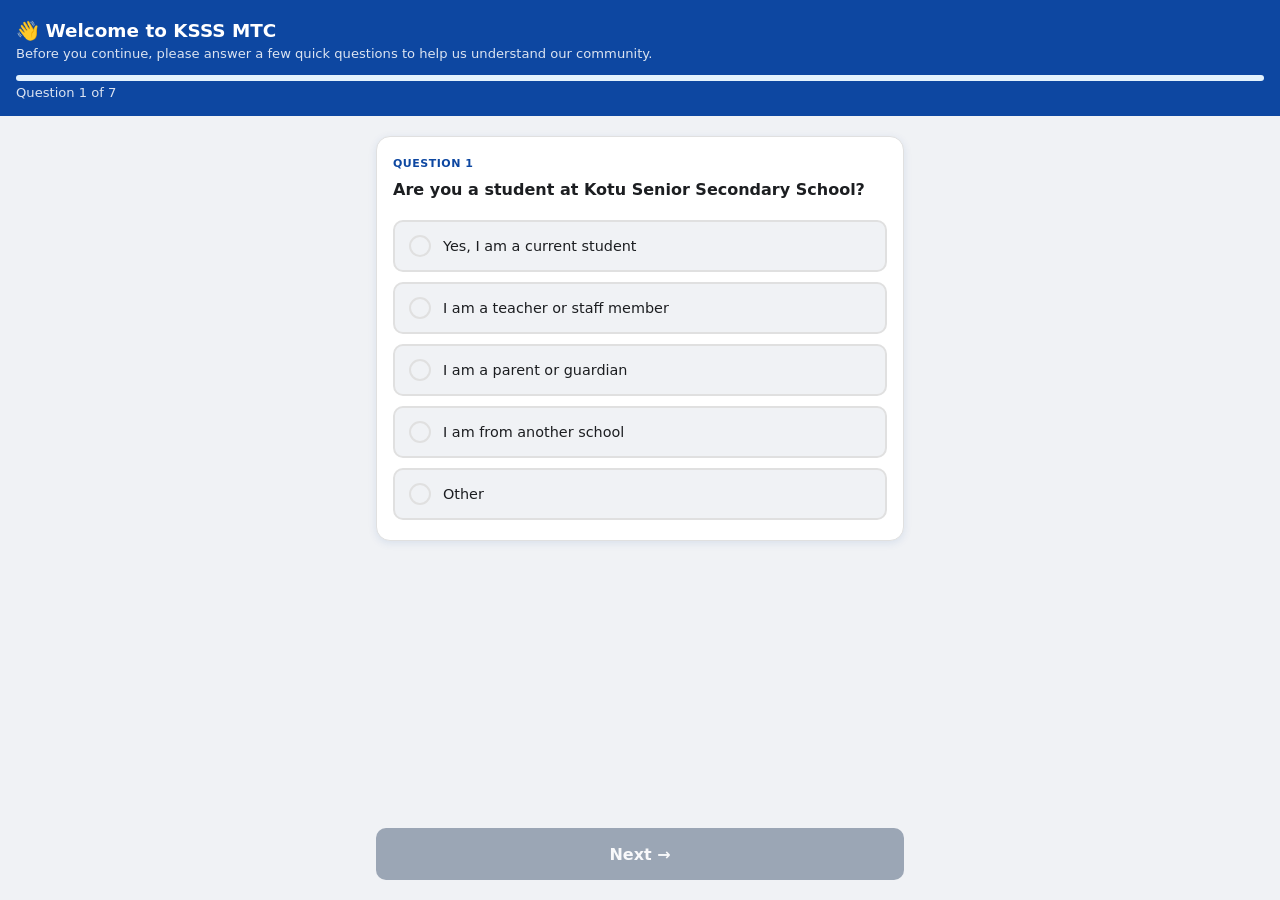
==== survey.html @ b411ce99 "Fix file structure and update netlify settings" ====
<!DOCTYPE html>
<html lang="en">
<head>
  <meta charset="UTF-8">
  <meta name="viewport" content="width=device-width, initial-scale=1.0, maximum-scale=1.0">
  <title>Welcome — KSSS Maths & Tech Club</title>
  <link rel="icon" type="image/png" href="static/images/Kotu-sss_logo.png">
  <script>
    (function() {
      const key = "ksss-user-theme";
      const saved = localStorage.getItem(key);
      const prefersDark = window.matchMedia("(prefers-color-scheme: dark)").matches;
      const theme = saved || (prefersDark ? "dark" : "light");
      document.documentElement.setAttribute("data-theme", theme);
    })();
  </script>
  <link rel="stylesheet" href="user/app.css">
</head>
<body>

  <div class="survey-wrap">

    <!-- Survey Header -->
    <div class="survey-header">
      <h1>👋 Welcome to KSSS MTC</h1>
      <p>Before you continue, please answer a few quick questions to help us understand our community.</p>
      <div class="progress-bar-wrap">
        <div class="progress-bar-fill" id="progress-fill" style="width:0%"></div>
      </div>
      <p class="progress-label" id="progress-label">Question 1 of 7</p>
    </div>

    <!-- Survey Form -->
    <div class="survey-body" id="survey-form">
      <div class="question-card">
        <p class="question-number" id="question-number">Question 1</p>
        <p class="question-text"  id="question-text"></p>
        <div class="options-list" id="options-list"></div>
      </div>

      <div class="survey-nav">
        <button class="btn-prev" id="btn-prev" type="button" style="display:none;">← Back</button>
        <button class="btn-next" id="btn-next" type="button" disabled>Next →</button>
      </div>
    </div>

    <!-- Submitting state (hidden until submit) -->
    <div class="survey-body survey-submitting" id="survey-submitting" style="display:none;">
      <div class="spinner"></div>
      <p>Saving your response…</p>
      <p style="margin-top:8px;font-size:0.85rem;color:var(--muted);">You will be redirected shortly.</p>
    </div>

  </div>

  <script src="user/app.js" defer></script>
</body>
</html>
---- user/app.css ----
/* ==========================================================
   KSSS Maths & Tech Club — User Site
   app.css · Single stylesheet for survey, home, and bracket
   Mobile-first: base styles = mobile, media queries = desktop
   ========================================================== */

/* ── Variables ─────────────────────────────────────────── */
:root {
  --primary:        #0D47A1;
  --primary-light:  #1565C0;
  --bg:             #F0F2F5;
  --card:           #FFFFFF;
  --header-bg:      #FFFFFF;
  --text:           #1C1E21;
  --muted:          #64748B;
  --border:         #E0E0E0;
  --shadow:         0 2px 8px rgba(13,71,161,0.10);
  --success:        #16A34A;
  --danger:         #EF4444;
  --warning:        #F59E0B;

  /* Round identity colors */
  --r1: #0D47A1;
  --r2: #2E7D32;
  --r3: #B71C1C;
  --r4: #FF6F00;
  --r5: #6A1B9A;
  --r6: #00796B;

  /* Best Loser */
  --best-loser: #F59E0B;

  /* Survey progress */
  --progress-bg:   #E3F2FD;
  --progress-fill: #0D47A1;

  /* Transitions */
  --t: 0.25s ease;
}

[data-theme="dark"] {
  --primary:       #3B82F6;
  --primary-light: #60A5FA;
  --bg:            #0F172A;
  --card:          #1E293B;
  --header-bg:     #1E293B;
  --text:          #F1F5F9;
  --muted:         #94A3B8;
  --border:        #334155;
  --shadow:        0 4px 16px rgba(0,0,0,0.4);
  --progress-bg:   #1E3A5F;
}

/* ── Reset & Base ──────────────────────────────────────── */
*, *::before, *::after { box-sizing: border-box; margin: 0; padding: 0; }

html { font-size: 16px; scroll-behavior: smooth; }

body {
  font-family: 'Segoe UI', system-ui, -apple-system, Arial, sans-serif;
  background: var(--bg);
  color: var(--text);
  min-height: 100vh;
  overflow-x: hidden;
  transition: background var(--t), color var(--t);
  -webkit-text-size-adjust: 100%;
}

img { max-width: 100%; height: auto; display: block; }

a { color: var(--primary); text-decoration: none; }
a:hover { text-decoration: underline; }

button, select, input {
  font-family: inherit;
  font-size: 1rem;
  border-radius: 8px;
  border: none;
  cursor: pointer;
  -webkit-tap-highlight-color: transparent;
}

/* Minimum tap target */
button, a, select { min-height: 48px; }

/* ── Header ────────────────────────────────────────────── */
.site-header {
  background: var(--header-bg);
  border-bottom: 1px solid var(--border);
  padding: 10px 16px;
  position: sticky;
  top: 0;
  z-index: 100;
  transition: background var(--t);
}

.header-inner {
  display: flex;
  align-items: center;
  justify-content: space-between;
  gap: 10px;
}

.brand {
  display: flex;
  align-items: center;
  gap: 10px;
  min-width: 0;
}

.brand-logo {
  width: 40px;
  height: 40px;
  border-radius: 8px;
  object-fit: contain;
  background: #fff;
  border: 1px solid var(--border);
  flex-shrink: 0;
}

.brand-logo-fallback {
  width: 40px;
  height: 40px;
  border-radius: 8px;
  background: var(--primary);
  color: #fff;
  font-weight: 900;
  font-size: 14px;
  display: flex;
  align-items: center;
  justify-content: center;
  flex-shrink: 0;
}

.brand-name {
  font-size: 14px;
  font-weight: 700;
  color: var(--primary);
  white-space: nowrap;
  overflow: hidden;
  text-overflow: ellipsis;
}

.header-actions {
  display: flex;
  align-items: center;
  gap: 8px;
  flex-shrink: 0;
}

.theme-btn {
  width: 44px;
  height: 44px;
  min-height: 44px;
  border-radius: 50%;
  background: var(--card);
  border: 1px solid var(--border);
  font-size: 20px;
  display: flex;
  align-items: center;
  justify-content: center;
  transition: background var(--t);
  padding: 0;
}

.theme-btn:hover { background: var(--border); }

/* ── Hero Banner ───────────────────────────────────────── */
.hero {
  background: linear-gradient(135deg, var(--primary) 0%, var(--primary-light) 100%);
  color: #fff;
  padding: 28px 16px;
  text-align: center;
}

.hero h1 {
  font-size: 1.3rem;
  font-weight: 800;
  text-transform: uppercase;
  letter-spacing: 0.5px;
  line-height: 1.3;
}

.hero p {
  margin-top: 6px;
  font-size: 0.9rem;
  opacity: 0.88;
}

/* ── Navigation Tabs ───────────────────────────────────── */
.tab-nav {
  background: var(--header-bg);
  border-bottom: 2px solid var(--border);
  overflow-x: auto;
  scrollbar-width: none;
  -webkit-overflow-scrolling: touch;
}

.tab-nav::-webkit-scrollbar { display: none; }

.tab-list {
  display: flex;
  list-style: none;
  padding: 0 8px;
  min-width: max-content;
}

.tab-list a {
  display: flex;
  align-items: center;
  padding: 0 16px;
  height: 48px;
  font-size: 13px;
  font-weight: 600;
  color: var(--muted);
  white-space: nowrap;
  border-bottom: 3px solid transparent;
  transition: color var(--t), border-color var(--t);
  text-decoration: none;
}

.tab-list a.active,
.tab-list a:hover {
  color: var(--primary);
  border-color: var(--primary);
}

/* ── Main Content ──────────────────────────────────────── */
.main { padding: 16px; }

/* ── Info Grid (rules + scoring on home) ───────────────── */
.info-grid {
  display: grid;
  grid-template-columns: 1fr;
  gap: 16px;
  margin-bottom: 24px;
}

.info-card {
  background: var(--card);
  border-radius: 12px;
  padding: 16px;
  box-shadow: var(--shadow);
  border: 1px solid var(--border);
}

.info-card h2 {
  font-size: 1rem;
  color: var(--primary);
  margin-bottom: 12px;
  padding-bottom: 8px;
  border-bottom: 2px solid var(--border);
}

.rules-list {
  padding-left: 18px;
  line-height: 1.9;
  font-size: 0.9rem;
  color: var(--text);
}

.scoring-row {
  display: flex;
  justify-content: space-between;
  align-items: center;
  padding: 10px 0;
  border-bottom: 1px solid var(--border);
  font-size: 0.9rem;
}

.scoring-row:last-of-type { border-bottom: none; }

.score-pts { font-weight: 700; color: var(--success); }
[data-theme="dark"] .score-pts { color: #4ADE80; }
.score-note { font-size: 0.8rem; color: var(--muted); font-style: italic; margin-top: 8px; }

/* ── Section Header ────────────────────────────────────── */
.section-head {
  margin-bottom: 16px;
}

.section-head h2 {
  font-size: 1.1rem;
  font-weight: 700;
  color: var(--text);
}

.section-head p {
  font-size: 0.85rem;
  color: var(--muted);
  margin-top: 2px;
}

/* ── Match Cards (Home & Bracket shared) ───────────────── */
.matches-grid {
  display: grid;
  grid-template-columns: 1fr;
  gap: 14px;
}

.match-card {
  background: var(--card);
  border-radius: 12px;
  padding: 14px;
  box-shadow: var(--shadow);
  border: 1px solid var(--border);
  position: relative;
  transition: transform 0.2s ease, box-shadow 0.2s ease;
  border-left: 5px solid var(--primary);
}

.match-card:active { transform: scale(0.99); }

/* Grade tag (home page only) */
.grade-tag {
  position: absolute;
  top: -10px;
  left: 14px;
  background: var(--primary);
  color: #fff;
  font-size: 11px;
  font-weight: 800;
  padding: 3px 10px;
  border-radius: 20px;
  box-shadow: 0 2px 6px rgba(0,0,0,0.2);
}

/* Best Loser tag */
.best-loser-tag {
  position: absolute;
  top: -10px;
  right: 14px;
  background: var(--best-loser);
  color: #fff;
  font-size: 11px;
  font-weight: 800;
  padding: 3px 10px;
  border-radius: 20px;
}

/* Past match indicator */
.past-tag {
  position: absolute;
  top: -10px;
  right: 14px;
  background: #64748B;
  color: #fff;
  font-size: 11px;
  font-weight: 700;
  padding: 3px 10px;
  border-radius: 20px;
}

.match-schedule {
  display: flex;
  flex-wrap: wrap;
  gap: 6px;
  margin-bottom: 12px;
  margin-top: 6px;
}

.match-schedule div {
  font-size: 11px;
  font-weight: 600;
  padding: 4px 10px;
  border-radius: 20px;
}

.sched-date     { background: rgba(59,130,246,0.12); color: #2563EB; }
.sched-time     { background: rgba(245,158,11,0.12);  color: #B45309; }
.sched-location { background: rgba(20,184,166,0.12);  color: #0F766E; }

[data-theme="dark"] .sched-date     { color: #60A5FA; }
[data-theme="dark"] .sched-time     { color: #FBBF24; }
[data-theme="dark"] .sched-location { color: #2DD4BF; }

.match-teams {
  display: flex;
  align-items: center;
  justify-content: space-between;
  gap: 10px;
  position: relative;
}

.team {
  display: flex;
  align-items: center;
  gap: 8px;
  flex: 1;
  min-width: 0;
}

.team:last-child { flex-direction: row-reverse; text-align: right; }

.team-name {
  font-size: 14px;
  font-weight: 500;
  color: var(--text);
  overflow: hidden;
  text-overflow: ellipsis;
  white-space: nowrap;
}

.team-pts {
  font-size: 12px;
  font-weight: 700;
  padding: 3px 8px;
  border-radius: 6px;
  background: var(--bg);
  color: var(--muted);
  white-space: nowrap;
  display: none;
}

.team.leading .team-name { font-weight: 700; color: var(--success); }
[data-theme="dark"] .team.leading .team-name { color: #4ADE80; }

.team.winner {
  background: rgba(34,197,94,0.1);
  border-radius: 8px;
  padding: 4px 6px;
  border: 2px solid #22C55E;
}

.vs {
  font-weight: 800;
  font-size: 12px;
  color: var(--muted);
  background: var(--card);
  padding: 0 6px;
  flex-shrink: 0;
}

/* ── Bracket Page — Rounds ─────────────────────────────── */
.round-section { margin-bottom: 32px; }

.round-title {
  font-size: 1rem;
  font-weight: 700;
  text-transform: uppercase;
  letter-spacing: 0.8px;
  margin-bottom: 14px;
  padding-left: 14px;
  border-left: 6px solid var(--primary);
  color: var(--primary);
}

/* Round color identities */
.round-1 .round-title, .round-1 .match-card { border-left-color: var(--r1); }
.round-1 .round-title { color: var(--r1); }
.round-1 .vs { background: var(--r1); color: #fff; border-radius: 4px; }

.round-2 .round-title, .round-2 .match-card { border-left-color: var(--r2); }
.round-2 .round-title { color: var(--r2); }
.round-2 .vs { background: var(--r2); color: #fff; border-radius: 4px; }

.round-3 .round-title, .round-3 .match-card { border-left-color: var(--r3); }
.round-3 .round-title { color: var(--r3); }
.round-3 .vs { background: var(--r3); color: #fff; border-radius: 4px; }

.round-4 .round-title, .round-4 .match-card { border-left-color: var(--r4); }
.round-4 .round-title { color: var(--r4); }
.round-4 .vs { background: var(--r4); color: #fff; border-radius: 4px; }

.round-5 .round-title, .round-5 .match-card { border-left-color: var(--r5); }
.round-5 .round-title { color: var(--r5); }
.round-5 .vs { background: var(--r5); color: #fff; border-radius: 4px; }

.round-6 .round-title, .round-6 .match-card { border-left-color: var(--r6); }
.round-6 .round-title { color: var(--r6); }
.round-6 .vs { background: var(--r6); color: #fff; border-radius: 4px; }

/* Best Loser match override */
.match-card.best-loser {
  border-left-color: var(--best-loser) !important;
  background: rgba(245,158,11,0.06);
}

[data-theme="dark"] .match-card.best-loser { background: rgba(245,158,11,0.10); }

/* Round badge (top-right of each card) */
.round-badge {
  position: absolute;
  top: 10px;
  right: 12px;
  font-size: 10px;
  font-weight: 800;
  padding: 3px 9px;
  border-radius: 20px;
  color: #fff;
  background: var(--primary);
}

.round-1 .round-badge { background: var(--r1); }
.round-2 .round-badge { background: var(--r2); }
.round-3 .round-badge { background: var(--r3); }
.round-4 .round-badge { background: var(--r4); }
.round-5 .round-badge { background: var(--r5); }
.round-6 .round-badge { background: var(--r6); }
.best-loser .round-badge { background: var(--best-loser); }

/* Back button */
.back-btn {
  display: inline-flex;
  align-items: center;
  gap: 6px;
  background: var(--primary);
  color: #fff;
  padding: 10px 18px;
  border-radius: 8px;
  font-weight: 700;
  font-size: 14px;
  margin-bottom: 20px;
  transition: background var(--t);
  min-height: 44px;
}

.back-btn:hover { background: var(--primary-light); text-decoration: none; }

/* ── Loader ─────────────────────────────────────────────── */
.loader-wrap {
  display: flex;
  flex-direction: column;
  align-items: center;
  justify-content: center;
  padding: 48px 16px;
  gap: 14px;
}

.spinner {
  width: 40px;
  height: 40px;
  border: 4px solid var(--border);
  border-top-color: var(--primary);
  border-radius: 50%;
  animation: spin 0.8s linear infinite;
}

@keyframes spin { to { transform: rotate(360deg); } }

.loader-wrap p { color: var(--muted); font-size: 0.9rem; }

/* ── Empty / Error States ───────────────────────────────── */
.empty-state {
  text-align: center;
  padding: 40px 16px;
  color: var(--muted);
}

.empty-state .icon { font-size: 3rem; margin-bottom: 10px; }
.empty-state p { font-size: 0.9rem; margin-top: 4px; }

.error-state {
  text-align: center;
  padding: 40px 16px;
  color: var(--danger);
}

.error-state button {
  margin-top: 14px;
  background: var(--primary);
  color: #fff;
  padding: 10px 24px;
  border-radius: 8px;
  font-weight: 700;
  min-height: 44px;
}

/* ── Survey Page ────────────────────────────────────────── */
.survey-wrap {
  min-height: 100vh;
  background: var(--bg);
  display: flex;
  flex-direction: column;
}

.survey-header {
  background: var(--primary);
  color: #fff;
  padding: 20px 16px 16px;
}

.survey-header h1 {
  font-size: 1.15rem;
  font-weight: 800;
}

.survey-header p {
  font-size: 0.82rem;
  opacity: 0.85;
  margin-top: 4px;
}

/* Progress bar */
.progress-bar-wrap {
  background: var(--progress-bg);
  border-radius: 99px;
  height: 6px;
  margin-top: 14px;
  overflow: hidden;
}

.progress-bar-fill {
  height: 100%;
  background: #fff;
  border-radius: 99px;
  transition: width 0.35s ease;
}

.progress-label {
  font-size: 11px;
  opacity: 0.8;
  margin-top: 5px;
}

/* Question card */
.survey-body {
  flex: 1;
  padding: 20px 16px;
  display: flex;
  flex-direction: column;
}

.question-card {
  background: var(--card);
  border-radius: 14px;
  padding: 20px 16px;
  box-shadow: var(--shadow);
  border: 1px solid var(--border);
  margin-bottom: 20px;
  animation: fadeSlideIn 0.3s ease;
}

@keyframes fadeSlideIn {
  from { opacity: 0; transform: translateY(10px); }
  to   { opacity: 1; transform: translateY(0); }
}

.question-number {
  font-size: 11px;
  font-weight: 700;
  color: var(--primary);
  text-transform: uppercase;
  letter-spacing: 0.5px;
  margin-bottom: 8px;
}

.question-text {
  font-size: 1rem;
  font-weight: 600;
  color: var(--text);
  line-height: 1.5;
  margin-bottom: 18px;
}

/* Option buttons */
.options-list {
  display: flex;
  flex-direction: column;
  gap: 10px;
}

.option-btn {
  display: flex;
  align-items: center;
  gap: 12px;
  width: 100%;
  min-height: 52px;
  background: var(--bg);
  border: 2px solid var(--border);
  border-radius: 10px;
  padding: 12px 14px;
  font-size: 0.9rem;
  font-weight: 500;
  color: var(--text);
  text-align: left;
  transition: all 0.2s ease;
  cursor: pointer;
}

.option-btn:hover {
  border-color: var(--primary);
  background: rgba(13,71,161,0.06);
}

.option-btn.selected {
  border-color: var(--primary);
  background: rgba(13,71,161,0.10);
  color: var(--primary);
  font-weight: 700;
}

[data-theme="dark"] .option-btn.selected {
  background: rgba(59,130,246,0.15);
}

.option-indicator {
  width: 22px;
  height: 22px;
  border-radius: 50%;
  border: 2px solid var(--border);
  flex-shrink: 0;
  transition: all 0.2s ease;
}

.option-btn.selected .option-indicator {
  border-color: var(--primary);
  background: var(--primary);
  position: relative;
}

.option-btn.selected .option-indicator::after {
  content: "✓";
  position: absolute;
  color: #fff;
  font-size: 12px;
  font-weight: 900;
  top: 50%;
  left: 50%;
  transform: translate(-50%, -50%);
}

/* Survey navigation */
.survey-nav {
  display: flex;
  gap: 10px;
  margin-top: auto;
  padding-top: 8px;
}

.survey-nav button {
  flex: 1;
  min-height: 52px;
  font-size: 1rem;
  font-weight: 700;
  border-radius: 10px;
  border: 2px solid transparent;
  transition: all 0.2s ease;
}

.btn-next {
  background: var(--primary);
  color: #fff;
}

.btn-next:hover { background: var(--primary-light); }
.btn-next:disabled { background: var(--muted); cursor: not-allowed; opacity: 0.6; }

.btn-prev {
  background: var(--card);
  color: var(--primary);
  border-color: var(--primary);
}

.btn-prev:hover { background: rgba(13,71,161,0.06); }

/* Submit state */
.survey-submitting {
  text-align: center;
  padding: 48px 16px;
  color: var(--muted);
}

.survey-submitting .spinner { margin: 0 auto 16px; }

/* ── Footer ─────────────────────────────────────────────── */
.site-footer {
  text-align: center;
  padding: 18px 16px;
  margin-top: 32px;
  border-top: 1px solid var(--border);
  background: var(--card);
  font-size: 13px;
  color: var(--muted);
}

.site-footer a { color: var(--primary); font-weight: 500; }
.site-footer a:hover { text-decoration: underline; }

/* ── Desktop Enhancements ───────────────────────────────── */
@media (min-width: 640px) {
  .main { padding: 24px 32px; }
  .info-grid { grid-template-columns: 1fr 1fr; }
  .matches-grid { grid-template-columns: repeat(2, 1fr); }
  .hero { padding: 40px 32px; }
  .hero h1 { font-size: 1.7rem; }
  .brand-name { font-size: 16px; }
}

@media (min-width: 1024px) {
  .site-header { padding: 12px 80px; }
  .tab-list { padding: 0 80px; }
  .main { padding: 32px 80px; }
  .matches-grid { grid-template-columns: repeat(3, 1fr); }
  .survey-body { max-width: 560px; margin: 0 auto; width: 100%; }
}

/* ── Print ──────────────────────────────────────────────── */
@media print {
  .site-header, .tab-nav, .back-btn, .site-footer { display: none; }
  .match-card { box-shadow: none; border: 1px solid #ccc; }
}
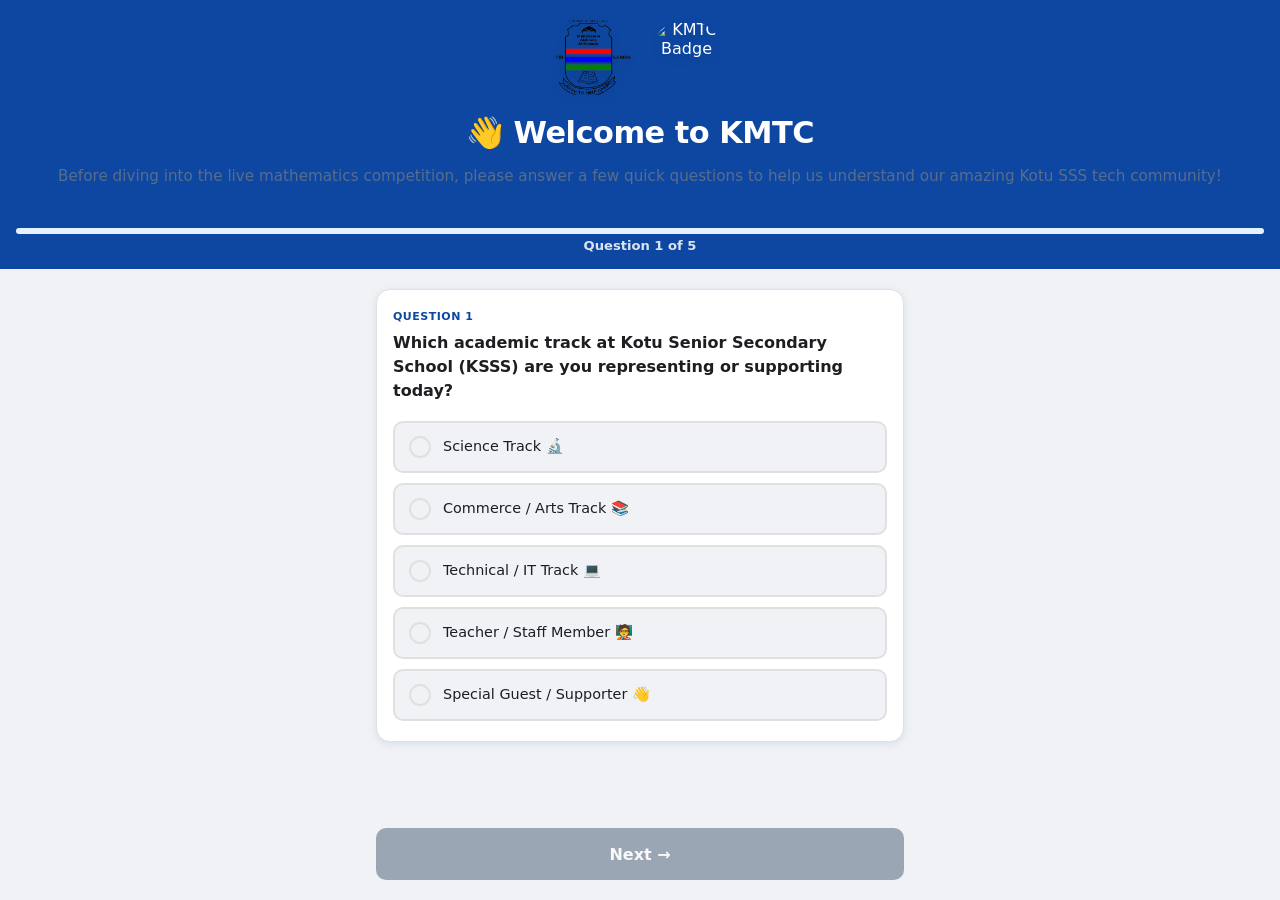
==== commit 653193da: "feat(survey): deeply tailor survey questions to Kotu SSS and KMTC culture, enhance UI with animated " ====
--- a/survey.html
+++ b/survey.html
@@ -21,13 +21,19 @@
   <div class="survey-wrap">
 
     <!-- Survey Header -->
-    <div class="survey-header">
-      <h1>👋 Welcome to KSSS MTC</h1>
-      <p>Before you continue, please answer a few quick questions to help us understand our community.</p>
-      <div class="progress-bar-wrap">
+    <div class="survey-header" style="display: flex; flex-direction: column; align-items: center; text-align: center;">
+      <div style="display: flex; gap: 18px; margin-bottom: 20px; align-items: center; justify-content: center;">
+        <img src="static/images/Kotu-sss_logo.png" alt="KSSS Logo" style="width: 75px; height: 75px; object-fit: contain; filter: drop-shadow(0 4px 6px rgba(0,0,0,0.1)); transition: transform 0.3s;" onmouseover="this.style.transform='scale(1.1)'" onmouseout="this.style.transform='scale(1)'">
+        <img src="static/images/KMTC.webp" alt="KMTC Badge" style="width: 75px; height: 75px; object-fit: contain; border-radius: 50%; filter: drop-shadow(0 4px 6px rgba(0,0,0,0.1)); transition: transform 0.3s;" onmouseover="this.style.transform='scale(1.1)'" onmouseout="this.style.transform='scale(1)'">
+      </div>
+      <h1 style="font-size: 1.9rem; margin-bottom: 10px; font-weight: 800; letter-spacing: -0.5px;">👋 Welcome to KMTC</h1>
+      <p style="color: var(--muted); font-size: 0.95rem; line-height: 1.5; margin-bottom: 26px;">
+        Before diving into the live mathematics competition, please answer a few quick questions to help us understand our amazing Kotu SSS tech community!
+      </p>
+      <div class="progress-bar-wrap" style="width: 100%;">
         <div class="progress-bar-fill" id="progress-fill" style="width:0%"></div>
       </div>
-      <p class="progress-label" id="progress-label">Question 1 of 7</p>
+      <p class="progress-label" id="progress-label" style="text-align: center; width: 100%; font-weight: 600;">Question 1 of 5</p>
     </div>
 
     <!-- Survey Form -->
